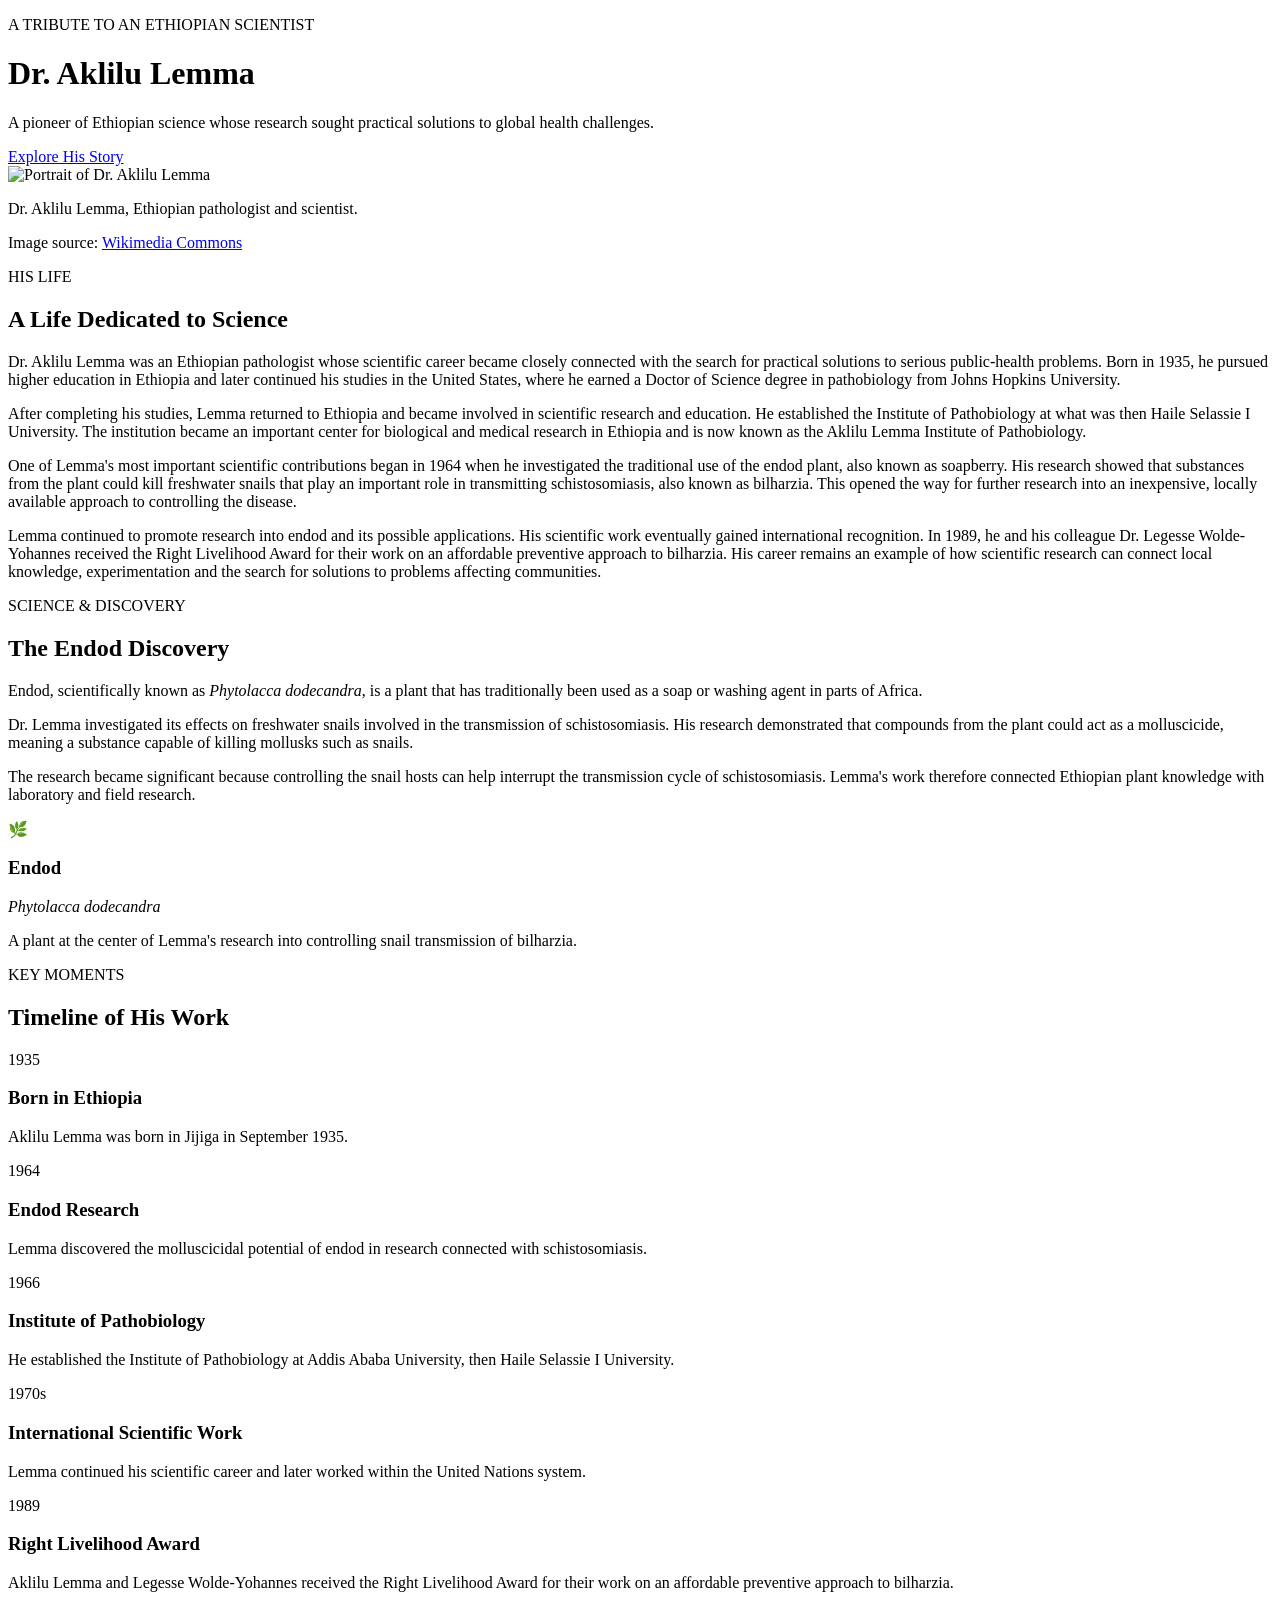
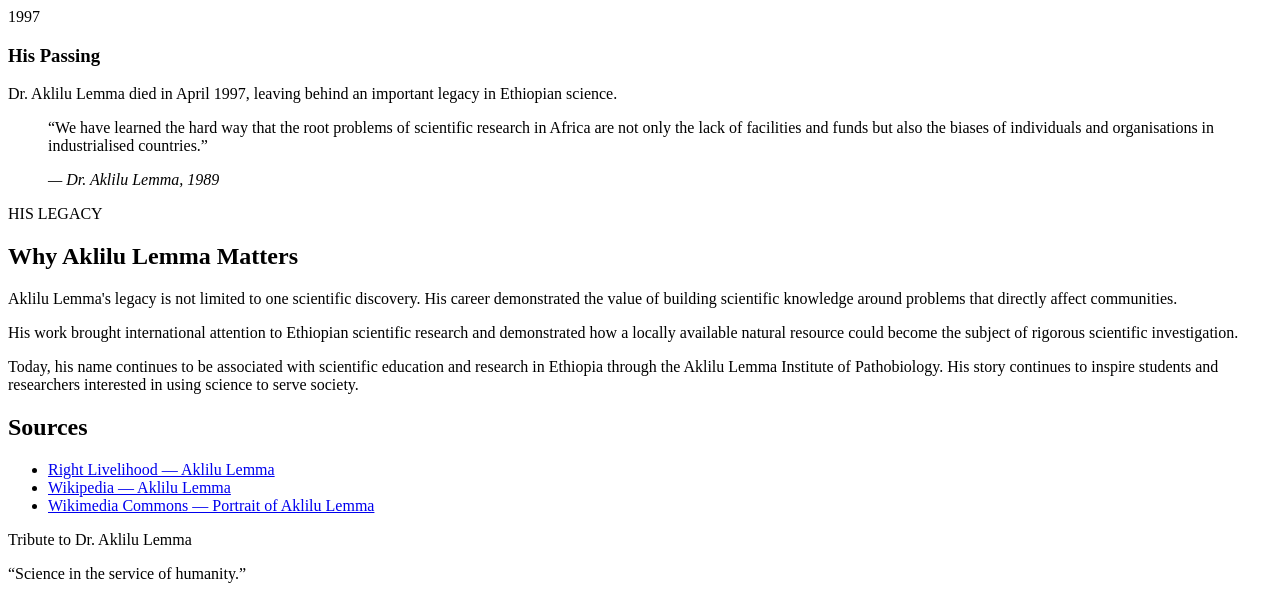
==== WebDev-L2-TributePage/index.html @ 475376ff "complete all web development tasks" ====
<!DOCTYPE html>
<html lang="en">

<head>

    <meta charset="UTF-8">

    <meta name="viewport"
          content="width=device-width, initial-scale=1.0">

    <title>Dr. Aklilu Lemma | Ethiopian Scientist</title>

    <link rel="stylesheet" href="style.css">

</head>

<body>

    <!-- =========================
         HERO SECTION
    ========================== -->

    <header class="hero">

        <div class="hero-content">

            <p class="small-title">
                A TRIBUTE TO AN ETHIOPIAN SCIENTIST
            </p>

            <h1>Dr. Aklilu Lemma</h1>

            <p class="tagline">
                A pioneer of Ethiopian science whose research
                sought practical solutions to global health challenges.
            </p>

            <a href="#biography" class="hero-button">
                Explore His Story
            </a>

        </div>

    </header>


    <!-- =========================
         IMAGE SECTION
    ========================== -->

    <section class="portrait-section">

        <div class="portrait-container">

            <img
                src="https://upload.wikimedia.org/wikipedia/commons/thumb/3/32/Portrait-aklilu-lemma-11.jpg/902px-Portrait-aklilu-lemma-11.jpg"
                alt="Portrait of Dr. Aklilu Lemma"
                class="portrait"
            >

            <p class="image-caption">
                Dr. Aklilu Lemma, Ethiopian pathologist and scientist.
            </p>

            <p class="image-source">
                Image source:
                <a
                    href="https://commons.wikimedia.org/wiki/File:Portrait-aklilu-lemma-11.jpg"
                    target="_blank">
                    Wikimedia Commons
                </a>
            </p>

        </div>

    </section>


    <!-- =========================
         BIOGRAPHY
    ========================== -->

    <section id="biography" class="biography">

        <div class="container">

            <p class="section-label">
                HIS LIFE
            </p>

            <h2>A Life Dedicated to Science</h2>

            <p>
                Dr. Aklilu Lemma was an Ethiopian pathologist whose
                scientific career became closely connected with the search
                for practical solutions to serious public-health problems.
                Born in 1935, he pursued higher education in Ethiopia and
                later continued his studies in the United States, where he
                earned a Doctor of Science degree in pathobiology from
                Johns Hopkins University.
            </p>

            <p>
                After completing his studies, Lemma returned to Ethiopia
                and became involved in scientific research and education.
                He established the Institute of Pathobiology at what was
                then Haile Selassie I University. The institution became
                an important center for biological and medical research in
                Ethiopia and is now known as the Aklilu Lemma Institute of
                Pathobiology.
            </p>

            <p>
                One of Lemma's most important scientific contributions
                began in 1964 when he investigated the traditional use of
                the endod plant, also known as soapberry. His research
                showed that substances from the plant could kill freshwater
                snails that play an important role in transmitting
                schistosomiasis, also known as bilharzia. This opened the
                way for further research into an inexpensive, locally
                available approach to controlling the disease.
            </p>

            <p>
                Lemma continued to promote research into endod and its possible applications. His scientific work eventually
                gained international recognition. In 1989, he and his
                colleague Dr. Legesse Wolde-Yohannes received the Right
                Livelihood Award for their work on an affordable preventive
                approach to bilharzia. His career remains an example of
                how scientific research can connect local knowledge,
                experimentation and the search for solutions to problems
                affecting communities.
            </p>

        </div>

    </section>


    <!-- =========================
         SCIENTIFIC CONTRIBUTION
    ========================== -->

    <section class="science-section">

        <div class="container">

            <p class="section-label">
                SCIENCE & DISCOVERY
            </p>

            <h2>The Endod Discovery</h2>

            <div class="science-grid">

                <div class="science-text">

                    <p>
                        Endod, scientifically known as
                        <em>Phytolacca dodecandra</em>, is a plant that has
                        traditionally been used as a soap or washing agent
                        in parts of Africa.
                    </p>

                    <p>
                        Dr. Lemma investigated its effects on freshwater
                        snails involved in the transmission of
                        schistosomiasis. His research demonstrated that
                        compounds from the plant could act as a
                        molluscicide, meaning a substance capable of
                        killing mollusks such as snails.
                    </p>

                    <p>
                        The research became significant because controlling
                        the snail hosts can help interrupt the transmission
                        cycle of schistosomiasis. Lemma's work therefore
                        connected Ethiopian plant knowledge with laboratory
                        and field research.
                    </p>

                </div>

                <div class="science-card">

                    <div class="plant-icon">🌿</div>

                    <h3>Endod</h3>

                    <p>
                        <em>Phytolacca dodecandra</em>
                    </p>

                    <p>
                        A plant at the center of Lemma's research into
                        controlling snail transmission of bilharzia.
                    </p>

                </div>

            </div>

        </div>

    </section>


    <!-- =========================
         TIMELINE
    ========================== -->

    <section class="timeline-section">

        <div class="container">

            <p class="section-label">
                KEY MOMENTS
            </p>

            <h2>Timeline of His Work</h2>

            <div class="timeline">

                <div class="timeline-item">

                    <div class="timeline-year">
                        1935
                    </div>

                    <div class="timeline-content">

                        <h3>Born in Ethiopia</h3>

                        <p>
                            Aklilu Lemma was born in Jijiga in September 1935.
                        </p>

                    </div>

                </div>


                <div class="timeline-item">

                    <div class="timeline-year">
                        1964
                    </div>

                    <div class="timeline-content">

                        <h3>Endod Research</h3>

                        <p>
                            Lemma discovered the molluscicidal potential of
                            endod in research connected with schistosomiasis.
                        </p>

                    </div>

                </div>


                <div class="timeline-item">

                    <div class="timeline-year">
                        1966
                    </div>
                <div class="timeline-content">

                        <h3>Institute of Pathobiology</h3>

                        <p>
                            He established the Institute of Pathobiology at
                            Addis Ababa University, then Haile Selassie I
                            University.
                        </p>

                    </div>

                </div>


                <div class="timeline-item">

                    <div class="timeline-year">
                        1970s
                    </div>

                    <div class="timeline-content">

                        <h3>International Scientific Work</h3>

                        <p>
                            Lemma continued his scientific career and later
                            worked within the United Nations system.
                        </p>

                    </div>

                </div>


                <div class="timeline-item">

                    <div class="timeline-year">
                        1989
                    </div>

                    <div class="timeline-content">

                        <h3>Right Livelihood Award</h3>

                        <p>
                            Aklilu Lemma and Legesse Wolde-Yohannes received
                            the Right Livelihood Award for their work on an
                            affordable preventive approach to bilharzia.
                        </p>

                    </div>

                </div>


                <div class="timeline-item">

                    <div class="timeline-year">
                        1997
                    </div>

                    <div class="timeline-content">

                        <h3>His Passing</h3>

                        <p>
                            Dr. Aklilu Lemma died in April 1997, leaving
                            behind an important legacy in Ethiopian science.
                        </p>

                    </div>

                </div>

            </div>

        </div>

    </section>


    <!-- =========================
         QUOTE
    ========================== -->

    <section class="quote-section">

        <div class="container">

            <blockquote>

                <p>
                    “We have learned the hard way that the root problems
                    of scientific research in Africa are not only the lack
                    of facilities and funds but also the biases of
                    individuals and organisations in industrialised
                    countries.”
                </p>

                <cite>
                    — Dr. Aklilu Lemma, 1989
                </cite>

            </blockquote>

        </div>

    </section>


    <!-- =========================
         LEGACY
    ========================== -->

    <section class="legacy-section">

        <div class="container">

            <p class="section-label">
                HIS LEGACY
            </p>

            <h2>Why Aklilu Lemma Matters</h2>

            <p>
                Aklilu Lemma's legacy is not limited to one scientific
                discovery. His career demonstrated the value of building
                scientific knowledge around problems that directly affect
                communities.
            </p>

            <p>
                His work brought international attention to Ethiopian
                scientific research and demonstrated how a locally
                available natural resource could become the subject of
                rigorous scientific investigation.
            </p>

            <p>
                Today, his name continues to be associated with scientific
                education and research in Ethiopia through the Aklilu Lemma
                Institute of Pathobiology. His story continues to inspire
                students and researchers interested in using science to
                serve society.
            </p>

        </div>

    </section>
    <!-- =========================
         SOURCES
    ========================== -->

    <section class="sources-section">

        <div class="container">

            <h2>Sources</h2>

            <ul>

                <li>
                    <a
                        href="https://rightlivelihood.org/the-change-makers/find-a-laureate/aklilu-lemma/"
                        target="_blank">
                        Right Livelihood — Aklilu Lemma
                    </a>
                </li>

                <li>
                    <a
                        href="https://en.wikipedia.org/wiki/Aklilu_Lemma"
                        target="_blank">
                        Wikipedia — Aklilu Lemma
                    </a>
                </li>

                <li>
                    <a
                        href="https://commons.wikimedia.org/wiki/File:Portrait-aklilu-lemma-11.jpg"
                        target="_blank">
                        Wikimedia Commons — Portrait of Aklilu Lemma
                    </a>
                </li>

            </ul>

        </div>

    </section>


    <!-- =========================
         FOOTER
    ========================== -->

    <footer>

        <p>
            Tribute to Dr. Aklilu Lemma
        </p>

        <p>
            “Science in the service of humanity.”
        </p>

    </footer>

</body>

</html>
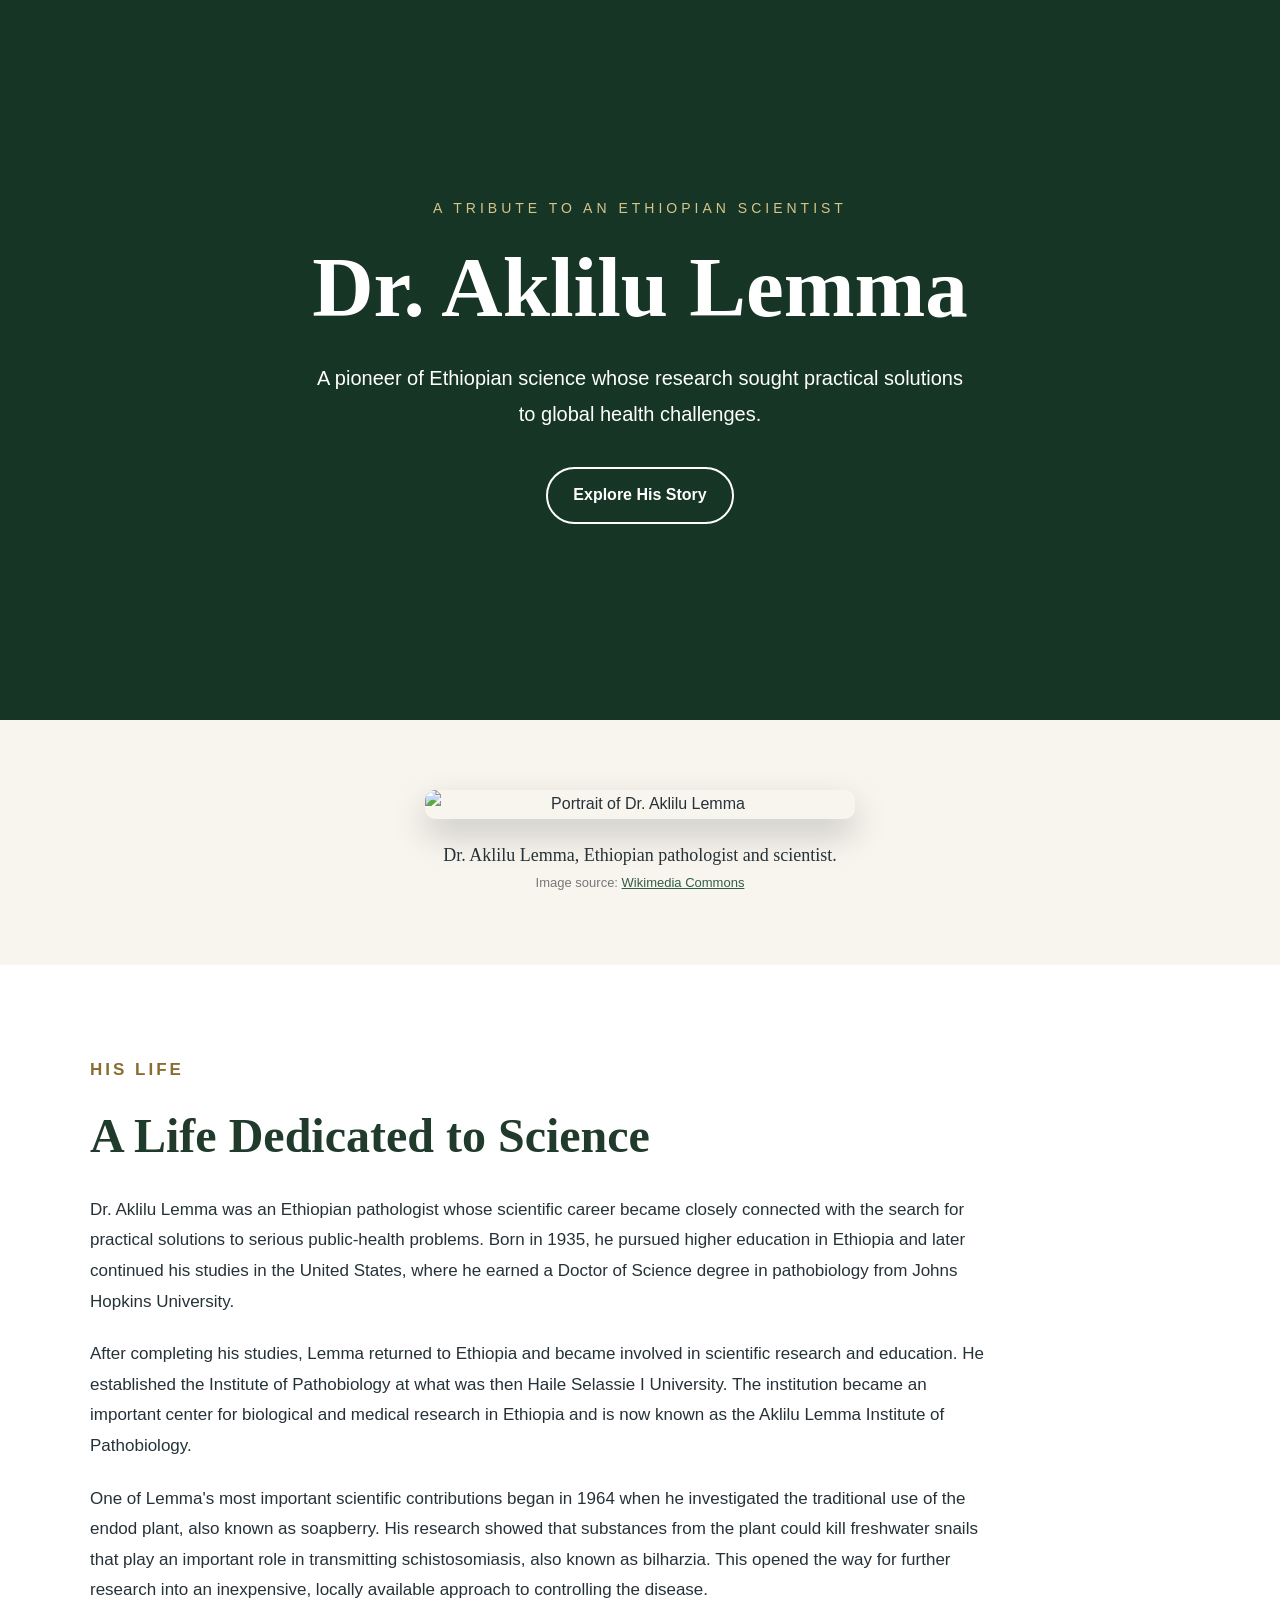
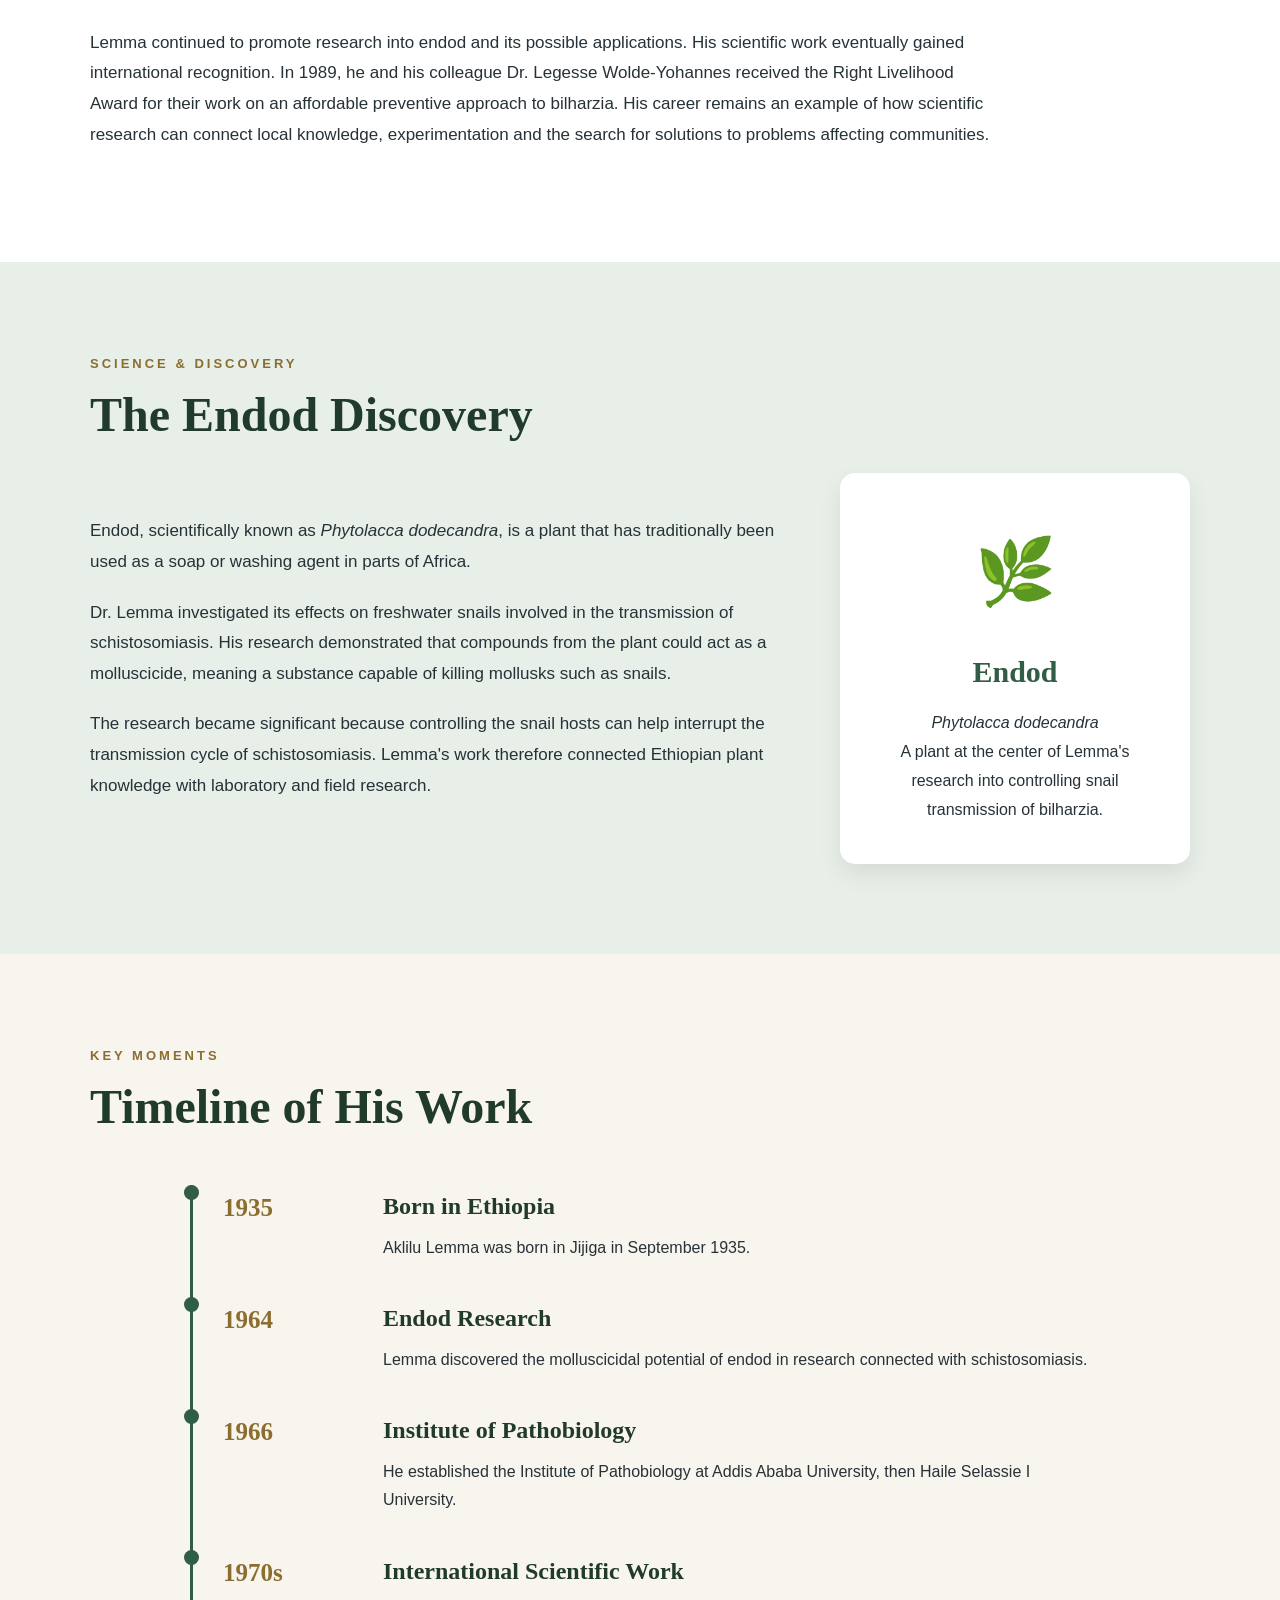
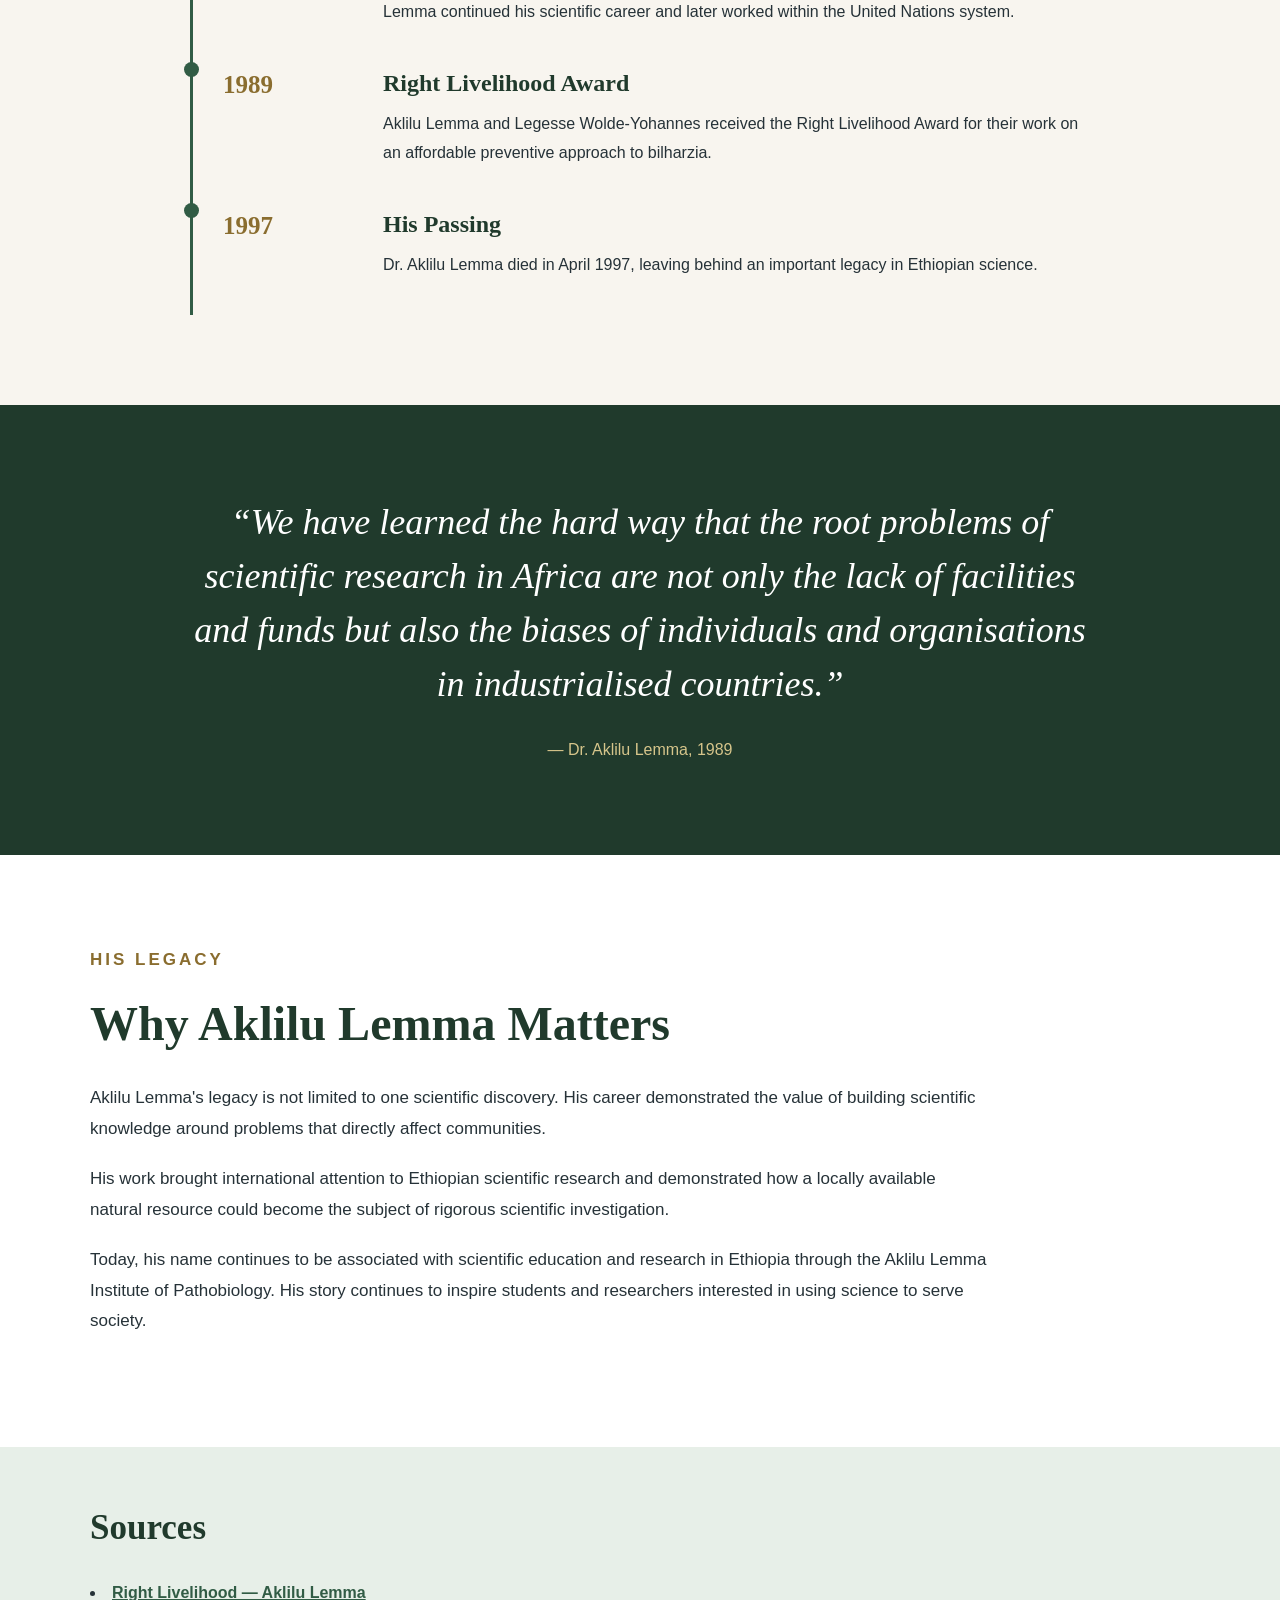
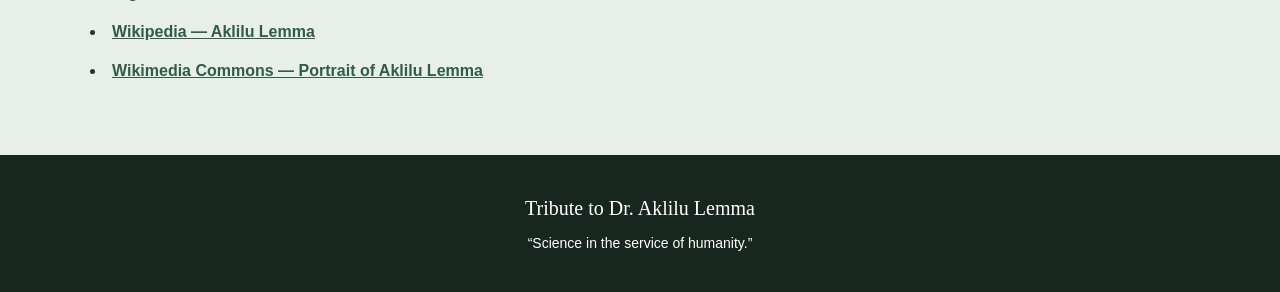
==== commit 8aeee2b8: "added some correction" ====
--- a/WebDev-L2-TributePage/index.html
+++ b/WebDev-L2-TributePage/index.html
@@ -53,7 +53,7 @@
         <div class="portrait-container">
 
             <img
-                src="https://upload.wikimedia.org/wikipedia/commons/thumb/3/32/Portrait-aklilu-lemma-11.jpg/902px-Portrait-aklilu-lemma-11.jpg"
+                src="C:\Users\USER\Desktop\OIBSIP\WebDev-L2-TributePage\photo_1.jpg"
                 alt="Portrait of Dr. Aklilu Lemma"
                 class="portrait"
             >
@@ -65,7 +65,7 @@
             <p class="image-source">
                 Image source:
                 <a
-                    href="https://commons.wikimedia.org/wiki/File:Portrait-aklilu-lemma-11.jpg"
+                    href="https://share.google/rT8ZpUV5mF8TA12V9"
                     target="_blank">
                     Wikimedia Commons
                 </a>
--- a/WebDev-L2-TributePage/style.css
+++ b/WebDev-L2-TributePage/style.css
@@ -0,0 +1,506 @@
+/* =========================================
+   GENERAL RESET
+========================================= */
+
+* {
+    margin: 0;
+    padding: 0;
+    box-sizing: border-box;
+}
+
+html {
+    scroll-behavior: smooth;
+}
+
+body {
+    font-family: Arial, Helvetica, sans-serif;
+    color: #263238;
+    line-height: 1.8;
+    background: #f8f5ef;
+}
+
+
+/* =========================================
+   CONTAINER
+========================================= */
+
+.container {
+    width: 90%;
+    max-width: 1100px;
+    margin: auto;
+}
+
+
+/* =========================================
+   HERO
+========================================= */
+
+.hero {
+    min-height: 80vh;
+
+    display: flex;
+    justify-content: center;
+    align-items: center;
+
+    text-align: center;
+
+    padding: 60px 20px;
+
+    background:
+        linear-gradient(
+            rgba(20, 50, 35, 0.88),
+            rgba(20, 50, 35, 0.88)
+        ),
+        #244d3a;
+
+    color: white;
+}
+
+.hero-content {
+    max-width: 800px;
+}
+
+.small-title {
+    letter-spacing: 4px;
+    font-size: 14px;
+    margin-bottom: 20px;
+    color: #d6c58b;
+}
+
+.hero h1 {
+    font-family: Georgia, "Times New Roman", serif;
+
+    font-size: clamp(45px, 8vw, 85px);
+
+    line-height: 1.1;
+
+    margin-bottom: 25px;
+}
+
+.tagline {
+    font-size: 20px;
+    max-width: 650px;
+    margin: auto auto 35px;
+}
+
+.hero-button {
+    display: inline-block;
+
+    padding: 12px 25px;
+
+    border: 2px solid white;
+    border-radius: 30px;
+
+    color: white;
+    text-decoration: none;
+
+    font-weight: bold;
+
+    transition: 0.3s;
+}
+
+.hero-button:hover {
+    background: white;
+    color: #244d3a;
+}
+
+
+/* =========================================
+   PORTRAIT
+========================================= */
+
+.portrait-section {
+    background: #f8f5ef;
+    padding: 70px 20px;
+}
+
+.portrait-container {
+    text-align: center;
+    max-width: 650px;
+    margin: auto;
+}
+
+.portrait {
+    display: block;
+
+    width: min(100%, 430px);
+
+    max-height: 600px;
+
+    object-fit: cover;
+
+    margin: auto;
+
+    border-radius: 10px;
+
+    box-shadow:
+        0 15px 35px rgba(0, 0, 0, 0.2);
+}
+
+.image-caption {
+    margin-top: 20px;
+
+    font-family: Georgia, "Times New Roman", serif;
+
+    font-size: 18px;
+}
+
+.image-source {
+    font-size: 13px;
+    color: #777;
+}
+
+.image-source a {
+    color: #315c45;
+}
+
+
+/* =========================================
+   COMMON SECTION STYLES
+========================================= */
+
+section {
+    padding: 90px 20px;
+}
+
+.section-label {
+    color: #8a6d2f;
+
+    font-weight: bold;
+
+    letter-spacing: 3px;
+
+    font-size: 13px;
+
+    margin-bottom: 10px;
+}
+
+h2 {
+    font-family: Georgia, "Times New Roman", serif;
+
+    font-size: clamp(32px, 5vw, 48px);
+
+    line-height: 1.2;
+
+    color: #203a2c;
+
+    margin-bottom: 30px;
+}
+
+
+/* =========================================
+   BIOGRAPHY
+========================================= */
+
+.biography {
+    background: white;
+}
+
+.biography p {
+    max-width: 900px;
+
+    margin-bottom: 22px;
+
+    font-size: 17px;
+}
+
+
+/* =========================================
+   SCIENCE SECTION
+========================================= */
+
+.science-section {
+    background: #e7efe8;
+}
+
+.science-grid {
+    display: grid;
+
+    grid-template-columns: 2fr 1fr;
+
+    gap: 50px;
+
+    align-items: center;
+}
+
+.science-text p {
+    margin-bottom: 20px;
+
+    font-size: 17px;
+}
+
+.science-card {
+    background: white;
+
+    padding: 40px 30px;
+
+    text-align: center;
+
+    border-radius: 15px;
+
+    box-shadow:
+        0 10px 25px rgba(0, 0, 0, 0.08);
+}
+
+.plant-icon {
+    font-size: 65px;
+
+    margin-bottom: 15px;
+}
+
+.science-card h3 {
+    font-family: Georgia, "Times New Roman", serif;
+
+    font-size: 30px;
+
+    color: #315c45;
+
+    margin-bottom: 10px;
+}
+
+
+/* =========================================
+   TIMELINE
+========================================= */
+
+.timeline-section {
+    background: #f8f5ef;
+}
+
+.timeline {
+    max-width: 900px;
+
+    margin: 50px auto 0;
+}
+
+.timeline-item {
+    display: grid;
+
+    grid-template-columns: 130px 1fr;
+
+    gap: 30px;
+
+    padding-bottom: 35px;
+
+    border-left: 3px solid #315c45;
+padding-left: 30px;
+
+    position: relative;
+}
+
+.timeline-item::before {
+    content: "";
+
+    width: 15px;
+    height: 15px;
+
+    background: #315c45;
+
+    border-radius: 50%;
+
+    position: absolute;
+
+    left: -9px;
+
+    top: 0;
+}
+
+.timeline-year {
+    font-family: Georgia, "Times New Roman", serif;
+
+    font-size: 25px;
+
+    font-weight: bold;
+
+    color: #8a6d2f;
+}
+
+.timeline-content h3 {
+    font-family: Georgia, "Times New Roman", serif;
+
+    font-size: 24px;
+
+    color: #203a2c;
+
+    margin-bottom: 5px;
+}
+
+
+/* =========================================
+   QUOTE
+========================================= */
+
+.quote-section {
+    background: #203a2c;
+
+    color: white;
+
+    text-align: center;
+}
+
+blockquote {
+    max-width: 900px;
+
+    margin: auto;
+}
+
+blockquote p {
+    font-family: Georgia, "Times New Roman", serif;
+
+    font-size: clamp(24px, 4vw, 36px);
+
+    line-height: 1.5;
+
+    font-style: italic;
+}
+
+blockquote cite {
+    display: block;
+
+    margin-top: 25px;
+
+    color: #d6c58b;
+
+    font-style: normal;
+
+    font-size: 16px;
+}
+
+
+/* =========================================
+   LEGACY
+========================================= */
+
+.legacy-section {
+    background: white;
+}
+
+.legacy-section p {
+    max-width: 900px;
+
+    margin-bottom: 20px;
+
+    font-size: 17px;
+}
+
+
+/* =========================================
+   SOURCES
+========================================= */
+
+.sources-section {
+    background: #e7efe8;
+
+    padding: 60px 20px;
+}
+
+.sources-section h2 {
+    font-size: 35px;
+}
+
+.sources-section ul {
+    list-style-position: inside;
+}
+
+.sources-section li {
+    margin-bottom: 10px;
+}
+
+.sources-section a {
+    color: #315c45;
+    font-weight: bold;
+}
+
+
+/* =========================================
+   FOOTER
+========================================= */
+
+footer {
+    background: #17271f;
+
+    color: white;
+
+    text-align: center;
+
+    padding: 35px 20px;
+
+    font-size: 14px;
+}
+
+footer p:first-child {
+    font-family: Georgia, "Times New Roman", serif;
+
+    font-size: 20px;
+
+    margin-bottom: 5px;
+}
+
+
+/* =========================================
+   RESPONSIVE DESIGN
+========================================= */
+
+@media (max-width: 768px) {
+
+    section {
+        padding: 65px 20px;
+    }
+
+    .hero {
+        min-height: 70vh;
+    }
+
+    .tagline {
+        font-size: 17px;
+    }
+
+    .science-grid {
+        grid-template-columns: 1fr;
+
+        gap: 30px;
+    }
+
+    .timeline-item {
+        grid-template-columns: 1fr;
+
+        gap: 5px;
+
+        padding-left: 25px;
+    }
+
+    .timeline-year {
+        font-size: 22px;
+    }
+
+    .timeline-content h3 {
+        font-size: 21px;
+    }
+
+}
+
+
+@media (max-width: 480px) {
+
+    .hero h1 {
+        font-size: 45px;
+    }
+
+    .small-title {
+        font-size: 11px;
+        letter-spacing: 2px;
+    }
+
+    .portrait {
+        max-height: 500px;
+    }
+
+    h2 {
+        font-size: 34px;
+    }
+
+    .timeline-item {
+        padding-left: 20px;
+    }
+
+}
